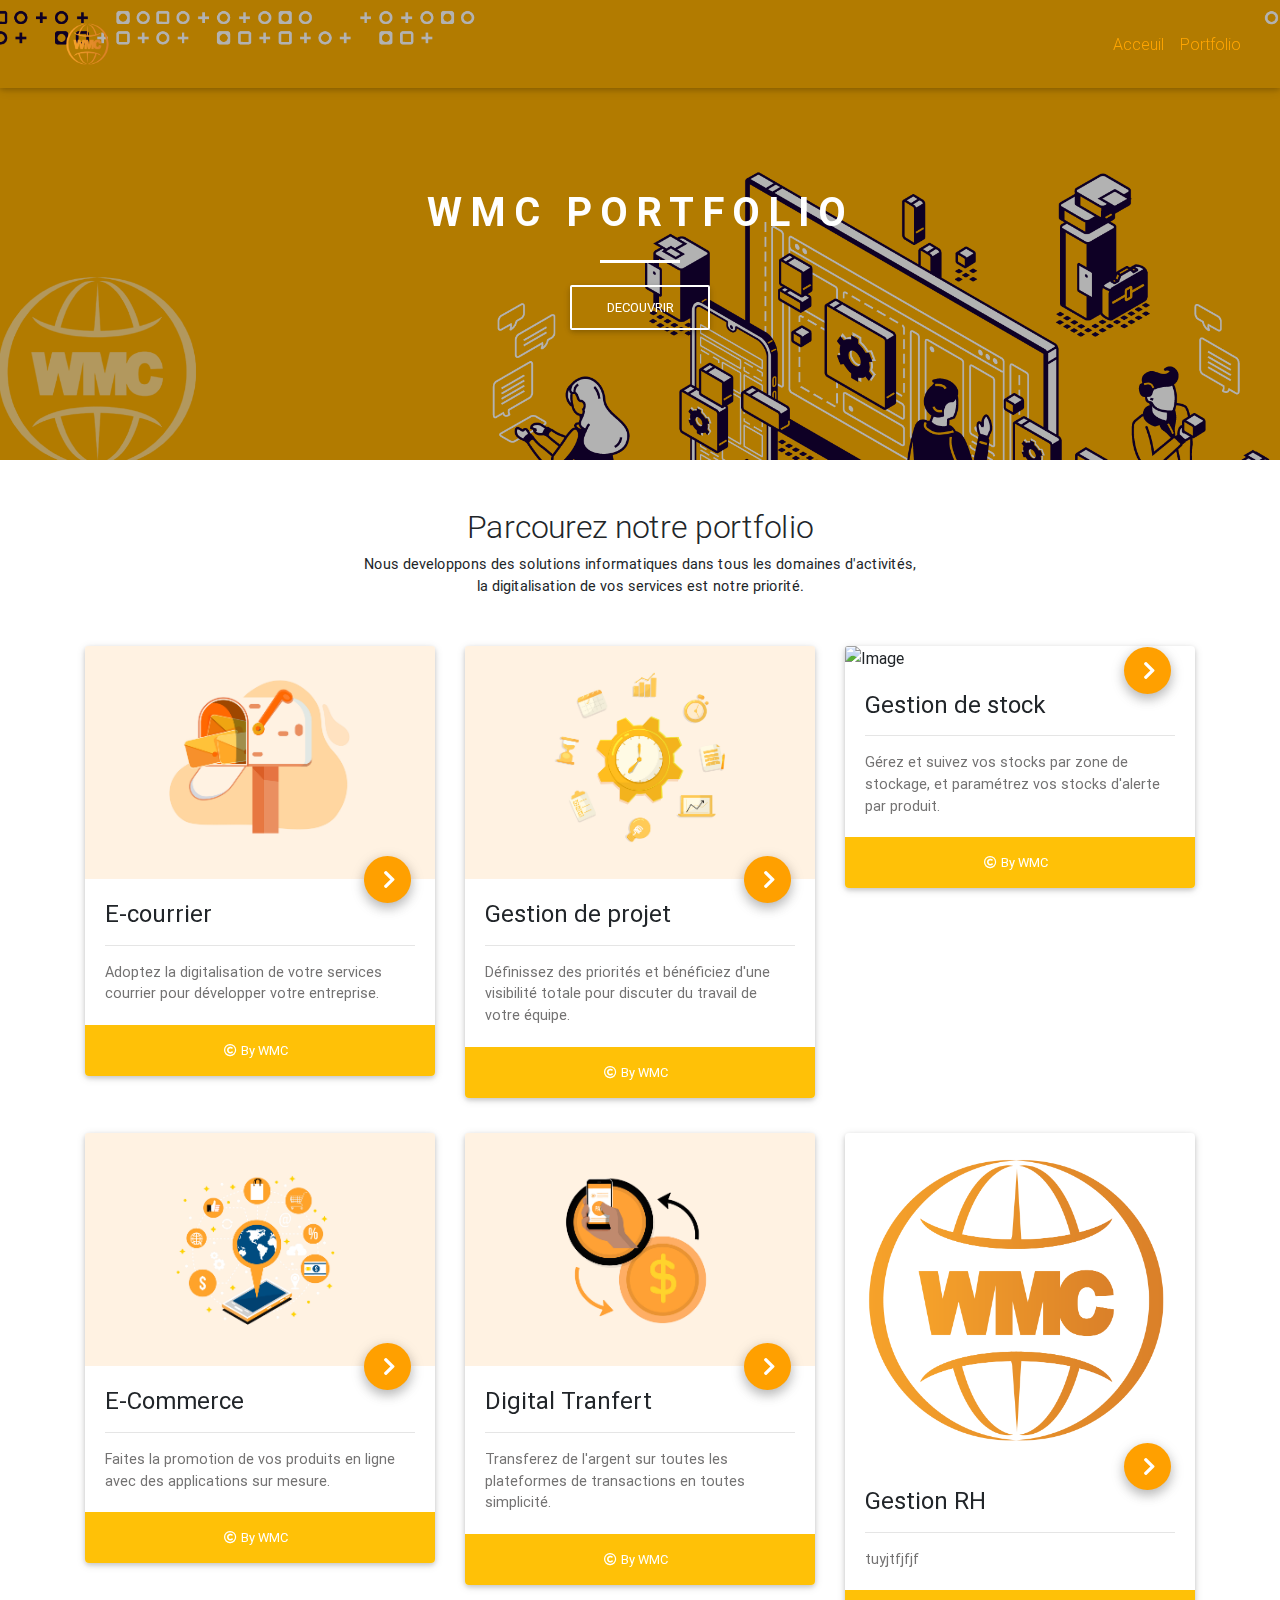
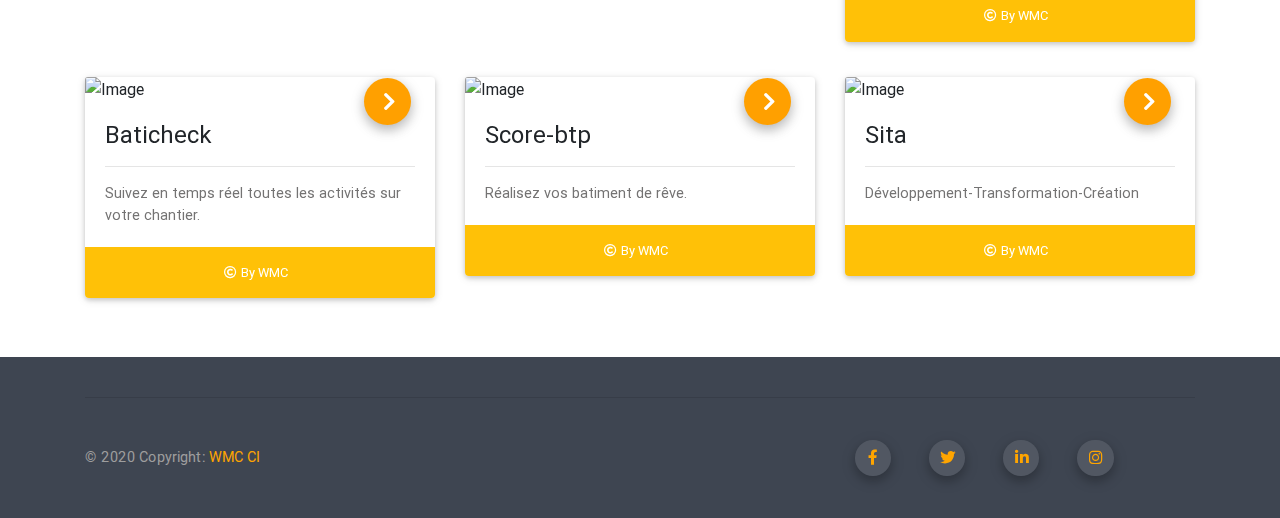
==== portfolio.html @ 2e3933f2 "ajout des boutons et de la page portfolio" ====
<!DOCTYPE html>
<html lang="en">

<head>
    <meta charset="UTF-8">
    <meta name="viewport" content="width=device-width, initial-scale=1, shrink-to-fit=no">
    <meta http-equiv="x-ua-compatible" content="ie=edge">
    <title>WMC APPLICATIONS</title>
    <!-- Font Awesome -->
    <link rel="stylesheet" href="https://use.fontawesome.com/releases/v5.8.2/css/all.css">
    <!-- Bootstrap core CSS -->
    <link href="css/bootstrap.min.css" rel="stylesheet">
    <link href="css/style.css" rel="stylesheet">
    <!-- Material Design Bootstrap -->
    <link href="css/mdb.min.css" rel="stylesheet">
    <script src="https://unpkg.com/scrollreveal"></script>
    <!-- Your custom scripts -->
    <style type="text/css">
        html,
        body,
        header,
        .jarallax {
            height: 600px;
            min-height: 600px;
        }
        
        @media (max-width: 740px) {
            html,
            body,
            header,
            .jarallax {
                height: 100%;
                min-height: 100%;
            }
        }
        
        @media (min-width: 800px) and (max-width: 850px) {
            html,
            body,
            header,
            .jarallax {
                height: 100%;
                min-height: 100%;
            }
        }
        
        @media (min-width: 1020px) and (max-width: 1500px) {
            html,
            body,
            header,
            .jarallax {
                height: 460px;
                min-height: 460px;
            }
        }
    </style>
</head>

<body class="homepage-v1">

    <!-- Navigation -->
    <header>

        <!-- Navbar -->
        <nav class="navbar fixed-top navbar-expand-lg navbar-dark scrolling-navbar">
            <div class="container-fluid justify-content-center align-items-center">

                <button class="navbar-toggler" type="button" data-toggle="collapse" data-target="#navbarSupportedContent-4" aria-controls="navbarSupportedContent-4" aria-expanded="false" aria-label="Toggle navigation">
          <span class="navbar-toggler-icon"></span>
        </button>
                <div class="collapse navbar-collapse justify-content-left" id="navbarSupportedContent-4">
                    <ul class="navbar-nav">

                        <li class="nav-item ml-4 mb-0">
                            <a class="nav-link waves-effect waves-light font-weight-bold" href="index.html" style="color: orange;">
                                <img src="assets/images/logoWMC.png" width="50px">
                                <span class="sr-only">(current)</span>
                            </a>
                        </li>
                    </ul>
                </div>

                <ul class="navbar-nav ml-auto nav-flex-icons">
                    <li class="nav-item">
                        <a class="nav-link waves-effect  waves-light" style="color: orange;" href="index.html">
                            Acceuil
                        </a>

                        <!-- <a class="btn nav-link btn-outline-white wow fadeInDown" id="DECOUVRIR" data-wow-delay="0.4s" style="color:orange;">Acceuil</a> -->
                    </li>
                    <li class="nav-item">
                        <a class="nav-link waves-effect  waves-light" style="color: orange;" href="portfolio.html">
                         Portfolio
                      </a>

                    </li>

            </div>

        </nav>
        <!-- Navbar -->

        <!-- Intro Section -->
        <div class="view jarallax" data-jarallax='{"speed": 0.2}' style="background-image: url(assets/images/headHome.png); background-repeat: no-repeat; background-size: cover; background-position: center center;">
            <div class="mask rgba-black-light">
                <div class="container h-100 d-flex justify-content-center align-items-center">
                    <div class="row pt-5 mt-3">
                        <div class="col-md-12">
                            <div class="text-center">
                                <h1 class="h1-reponsive white-text text-uppercase font-weight-bold mb-3 wow fadeInDown" data-wow-delay="0.3s">
                                    <strong style="color: white;">WMC Portfolio</strong>
                                </h1>
                                <hr class="hr-light mt-4 wow fadeInDown" data-wow-delay="0.4s" style="color: orange;">
                                <a class="btn btn-outline-white wow fadeInDown" id="DECOUVRIR" data-wow-delay="0.4s">DECOUVRIR</a>
                            </div>
                        </div>
                    </div>
                </div>
            </div>
        </div>
        <!-- Intro -->

    </header>
    <!-- Navigation -->

    <!-- Main layout -->

    <div class="container mt-5 mb-5 text-center" id="diff-app">
        <h2>Parcourez notre portfolio</h2>
        <p>
            Nous developpons des solutions informatiques dans tous les domaines d'activités, <br> la digitalisation de vos services est notre priorité.
        </p>
    </div>

    <main>
        <div class="container">
            <div class="row">
                <div class="col-md-4">
                    <!-- Card -->
                    <div class="card">

                        <!-- Card image -->
                        <div class="view overlay zoom">
                            <img class="card-img-top" src="assets/images/courrier.jpg" alt="Image">
                            <a href="product.html">
                                <div class="mask rgba-white-slight"></div>
                            </a>
                        </div>

                        <!-- Button -->
                        <a href="product.html" class="btn-floating btn-action ml-auto mr-4 btn-amber"><i
                class="fas fa-chevron-right pl-1"></i>
            </a>

                        <!-- Card content -->
                        <div class="card-body">

                            <!-- Title -->
                            <h4 class="card-title">E-courrier</h4>
                            <hr>
                            <!-- Text -->
                            <p class="card-text">Adoptez la digitalisation de votre services courrier pour développer votre entreprise.
                            </p>

                        </div>

                        <!-- Card footer -->
                        <div class="rounded-bottom amber text-center pt-3">
                            <ul class="list-unstyled list-inline font-small">
                                <li class="list-inline-item pr-2 white-text"><i class="far fa-copyright pr-1"></i>By WMC</li>
                            </ul>

                        </div>

                    </div>
                    <!-- Card -->

                </div>

                <div class="col-md-4">
                    <!-- Card -->
                    <div class="card">

                        <!-- Card image -->
                        <div class="view overlay zoom">
                            <img class="card-img-top" src="assets/images/projets.jpg" alt="Image">
                            <a href="product1.html">
                                <div class="mask rgba-white-slight"></div>
                            </a>
                        </div>

                        <!-- Button -->
                        <a href="product1.html" class="btn-floating btn-action ml-auto mr-4 btn-amber"><i
                class="fas fa-chevron-right pl-1"></i>
            </a>

                        <!-- Card content -->
                        <div class="card-body">

                            <!-- Title -->
                            <h4 class="card-title">Gestion de projet</h4>
                            <hr>
                            <!-- Text -->
                            <p class="card-text">Définissez des priorités et bénéficiez d'une visibilité totale pour discuter du travail de votre équipe.</p>

                        </div>

                        <!-- Card footer -->
                        <div class="rounded-bottom amber text-center pt-3">
                            <ul class="list-unstyled list-inline font-small">
                                <li class="list-inline-item pr-2 white-text"><i class="far fa-copyright pr-1"></i>By WMC</li>
                            </ul>

                        </div>

                    </div>
                    <!-- Card -->

                </div>

                <div class="col-md-4">
                    <!-- Card -->
                    <div class="card">

                        <!-- Card image -->
                        <div class="view overlay zoom">
                            <img class="card-img-top" src="assets/images/Gestion-Stock.png" alt="Image">
                            <a href="product2.html">
                                <div class="mask rgba-white-slight"></div>
                            </a>
                        </div>

                        <!-- Button -->
                        <a href="product2.html" class="btn-floating btn-action ml-auto mr-4 btn-amber"><i
                class="fas fa-chevron-right pl-1"></i>
            </a>

                        <!-- Card content -->
                        <div class="card-body">

                            <!-- Title -->
                            <h4 class="card-title">Gestion de stock</h4>
                            <hr>
                            <!-- Text -->
                            <p class="card-text">Gérez et suivez vos stocks par zone de stockage, et paramétrez vos stocks d'alerte par produit.</p>

                        </div>

                        <!-- Card footer -->
                        <div class="rounded-bottom amber text-center pt-3">
                            <ul class="list-unstyled list-inline font-small">
                                <li class="list-inline-item pr-2 white-text"><i class="far fa-copyright pr-1"></i>By WMC</li>
                            </ul>

                        </div>

                    </div>
                    <!-- Card -->

                </div>

                <div class="col-md-4">
                    <!-- Card -->
                    <div class="card">

                        <!-- Card image -->
                        <div class="view overlay zoom">
                            <img class="card-img-top" src="assets/images/E-commerce.jpg" alt="Image">
                            <a href="product3.html">
                                <div class="mask rgba-white-slight"></div>
                            </a>
                        </div>

                        <!-- Button -->
                        <a href="product3.html" class="btn-floating btn-action ml-auto mr-4 btn-amber"><i
                class="fas fa-chevron-right pl-1"></i>
            </a>

                        <!-- Card content -->
                        <div class="card-body">

                            <!-- Title -->
                            <h4 class="card-title">E-Commerce</h4>
                            <hr>
                            <!-- Text -->
                            <p class="card-text">Faites la promotion de vos produits en ligne avec des applications sur mesure.</p>

                        </div>

                        <!-- Card footer -->
                        <div class="rounded-bottom amber text-center pt-3">
                            <ul class="list-unstyled list-inline font-small">
                                <li class="list-inline-item pr-2 white-text"><i class="far fa-copyright pr-1"></i>By WMC</li>
                            </ul>

                        </div>

                    </div>
                    <!-- Card -->

                </div>

                <div class="col-md-4">
                    <!-- Card -->
                    <div class="card">

                        <!-- Card image -->
                        <div class="view overlay zoom">
                            <img class="card-img-top" src="assets/images/transfert.jpg" alt="Image">
                            <a href="product4.html">
                                <div class="mask rgba-white-slight"></div>
                            </a>
                        </div>

                        <!-- Button -->
                        <a href="product4.html" class="btn-floating btn-action ml-auto mr-4 btn-amber"><i
                class="fas fa-chevron-right pl-1"></i>
            </a>

                        <!-- Card content -->
                        <div class="card-body">

                            <!-- Title -->
                            <h4 class="card-title">Digital Tranfert</h4>
                            <hr>
                            <!-- Text -->
                            <p class="card-text">Transferez de l'argent sur toutes les plateformes de transactions en toutes simplicité.
                            </p>

                        </div>

                        <!-- Card footer -->
                        <div class="rounded-bottom amber text-center pt-3">
                            <ul class="list-unstyled list-inline font-small">
                                <li class="list-inline-item pr-2 white-text"><i class="far fa-copyright pr-1"></i>By WMC</li>
                            </ul>

                        </div>

                    </div>
                    <!-- Card -->

                </div>


                <div class="col-md-4">
                    <!-- Card -->
                    <div class="card">

                        <!-- Card image -->
                        <div class="view overlay zoom">
                            <img class="card-img-top" src="assets/images/logoWMC.png" alt="Image">
                            <a href="#">
                                <div class="mask rgba-white-slight"></div>
                            </a>
                        </div>

                        <!-- Button -->
                        <a href="#" class="btn-floating btn-action ml-auto mr-4 btn-amber"><i
                class="fas fa-chevron-right pl-1"></i>
            </a>

                        <!-- Card content -->
                        <div class="card-body">

                            <!-- Title -->
                            <h4 class="card-title">Gestion RH</h4>
                            <hr>
                            <!-- Text -->
                            <p class="card-text">tuyjtfjfjf</p>

                        </div>

                        <!-- Card footer -->
                        <div class="rounded-bottom amber text-center pt-3">
                            <ul class="list-unstyled list-inline font-small">
                                <li class="list-inline-item pr-2 white-text"><i class="far fa-copyright pr-1"></i>By WMC</li>
                            </ul>

                        </div>

                    </div>
                    <!-- Card -->

                </div>

                <div class="col-md-4">
                    <!-- Card -->
                    <div class="card">

                        <!-- Card image -->
                        <div class="view overlay zoom">
                            <img class="card-img-top" src="assets/images/bati.png" alt="Image">
                            <a href="http://baticheck.herokuapp.com/dashboard">
                                <div class="mask rgba-white-slight"></div>
                            </a>
                        </div>

                        <!-- Button -->
                        <a href="http://baticheck.herokuapp.com/dashboard" class="btn-floating btn-action ml-auto mr-4 btn-amber"><i class="fas fa-chevron-right pl-1"></i>
            </a>

                        <!-- Card content -->
                        <div class="card-body">

                            <!-- Title -->
                            <h4 class="card-title">Baticheck</h4>
                            <hr>
                            <!-- Text -->
                            <p class="card-text">Suivez en temps réel toutes les activités sur votre chantier.</p>

                        </div>

                        <!-- Card footer -->
                        <div class="rounded-bottom amber text-center pt-3">
                            <ul class="list-unstyled list-inline font-small">
                                <li class="list-inline-item pr-2 white-text"><i class="far fa-copyright pr-1"></i>By WMC</li>
                            </ul>

                        </div>

                    </div>
                    <!-- Card -->

                </div>
                <div class="col-md-4">
                    <!-- Card -->
                    <div class="card">

                        <!-- Card image -->
                        <div class="view overlay zoom">
                            <img class="card-img-top" src="assets/images/score.png" alt="Image">
                            <a href=https://dk-codeur.github.io/score-btp ">
                                <div class="mask rgba-white-slight "></div>
                            </a>
                        </div>

                        <!-- Button -->
                        <a href="https://dk-codeur.github.io/score-btp " class="btn-floating btn-action ml-auto mr-4 btn-amber "><i class="fas fa-chevron-right pl-1 "></i>
            </a>

                        <!-- Card content -->
                        <div class="card-body ">

                            <!-- Title -->
                            <h4 class="card-title ">Score-btp</h4>
                            <hr>
                            <!-- Text -->
                            <p class="card-text ">Réalisez vos batiment de rêve.</p>

                        </div>

                        <!-- Card footer -->
                        <div class="rounded-bottom amber text-center pt-3 ">
                            <ul class="list-unstyled list-inline font-small ">
                                <li class="list-inline-item pr-2 white-text "><i class="far fa-copyright pr-1 "></i>By WMC</li>
                            </ul>

                        </div>

                    </div>
                    <!-- Card -->

                </div>
                <div class="col-md-4 ">
                    <!-- Card -->
                    <div class="card ">

                        <!-- Card image -->
                        <div class="view overlay zoom ">
                            <img class="card-img-top " src="assets/images/sita.png " alt="Image ">
                            <a href=https://sita-sa.com/">
                                <div class="mask rgba-white-slight "></div>
                            </a>
                        </div>

                        <!-- Button -->
                        <a href="https://sita-sa.com/" class="btn-floating btn-action ml-auto mr-4 btn-amber "><i class="fas fa-chevron-right pl-1 "></i>
            </a>

                        <!-- Card content -->
                        <div class="card-body ">

                            <!-- Title -->
                            <h4 class="card-title ">Sita</h4>
                            <hr>
                            <!-- Text -->
                            <p class="card-text ">Développement-Transformation-Création</p>

                        </div>

                        <!-- Card footer -->
                        <div class="rounded-bottom amber text-center pt-3 ">
                            <ul class="list-unstyled list-inline font-small ">
                                <li class="list-inline-item pr-2 white-text "><i class="far fa-copyright pr-1 "></i>By WMC</li>
                            </ul>

                        </div>

                    </div>
                    <!-- Card -->

                </div>

            </div>
        </div>
    </main>

    <!-- Main layout -->

    <!-- Footer -->
    <footer class="page-footer stylish-color-dark text-center text-md-left mt-4 pt-4 ">

        <!-- Footer Links -->
        <div class="container ">


            <hr>

            <div class="row py-3 d-flex align-items-center ">

                <!-- Grid column -->
                <div class="col-md-7 col-lg-8 ">

                    <!-- Copyright -->
                    <p class="text-center text-md-left grey-text ">
                        © 2020 Copyright: <a href="https://wmcci.com " target="_blank " style="color: orange; "> WMC CI</a>
                    </p>
                    <!-- Copyright -->

                </div>
                <!-- Grid column -->

                <!-- Grid column -->
                <div class="col-md-5 col-lg-4 ml-lg-0 ">

                    <!-- Social buttons -->
                    <div class="social-section text-center text-md-left ">
                        <ul class="list-unstyled list-inline ">
                            <li class="list-inline-item mx-0 ">
                                <a class="btn-floating btn-sm rgba-white-slight mr-xl-4 ">
                                    <i class="fab fa-facebook-f " style="color: orange; "></i>
                                </a>
                            </li>

                            <li class="list-inline-item mx-0 ">
                                <a class="btn-floating btn-sm rgba-white-slight mr-xl-4 ">
                                    <i class="fab fa-twitter " style="color: orange; "></i>
                                </a>
                            </li>

                            <li class="list-inline-item mx-0 ">
                                <a class="btn-floating btn-sm rgba-white-slight mr-xl-4 ">
                                    <i class="fab fa-linkedin-in " style="color: orange; "></i>
                                </a>
                            </li>

                            <li class="list-inline-item mx-0 ">
                                <a class="btn-floating btn-sm rgba-white-slight mr-xl-4 ">
                                    <i class="fab fa-instagram " style="color: orange; "></i>
                                </a>
                            </li>
                        </ul>
                    </div>
                    <!-- Social buttons -->

                </div>
                <!-- Grid column -->

            </div>

        </div>

    </footer>
    <!-- Footer -->

    <!-- SCRIPTS -->
    <!-- JQuery -->
    <script type="text/javascript " src="js/jquery-3.4.1.min.js "></script>
    <!-- Bootstrap tooltips -->
    <script type="text/javascript " src="js/popper.min.js "></script>
    <!-- Bootstrap core JavaScript -->
    <script type="text/javascript " src="js/bootstrap.min.js "></script>
    <!-- MDB core JavaScript -->
    <script type="text/javascript " src="js/mdb.min.js "></script>

    <!-- Custom scripts -->
    <script type="text/javascript ">
        // Animation
        new WOW().init();
        $("#DECOUVRIR").on("click", () => {
            $("html, body").animate({
                scrollTop: $('#diff-app').offset().top
            }, 1000);
        });
    </script>

</body>

</html>
---- css/style.css ----
.card {
    margin-bottom: 10% !important;
}

.navbar.scrolling-navbar.top-nav-collapse {
    background-color: #ffffff !important;
}

.btn-outline-white {
    border: 2px solid #ffac00 !important;
    background-color: transparent !important;
    color: #ffffff !important;
}
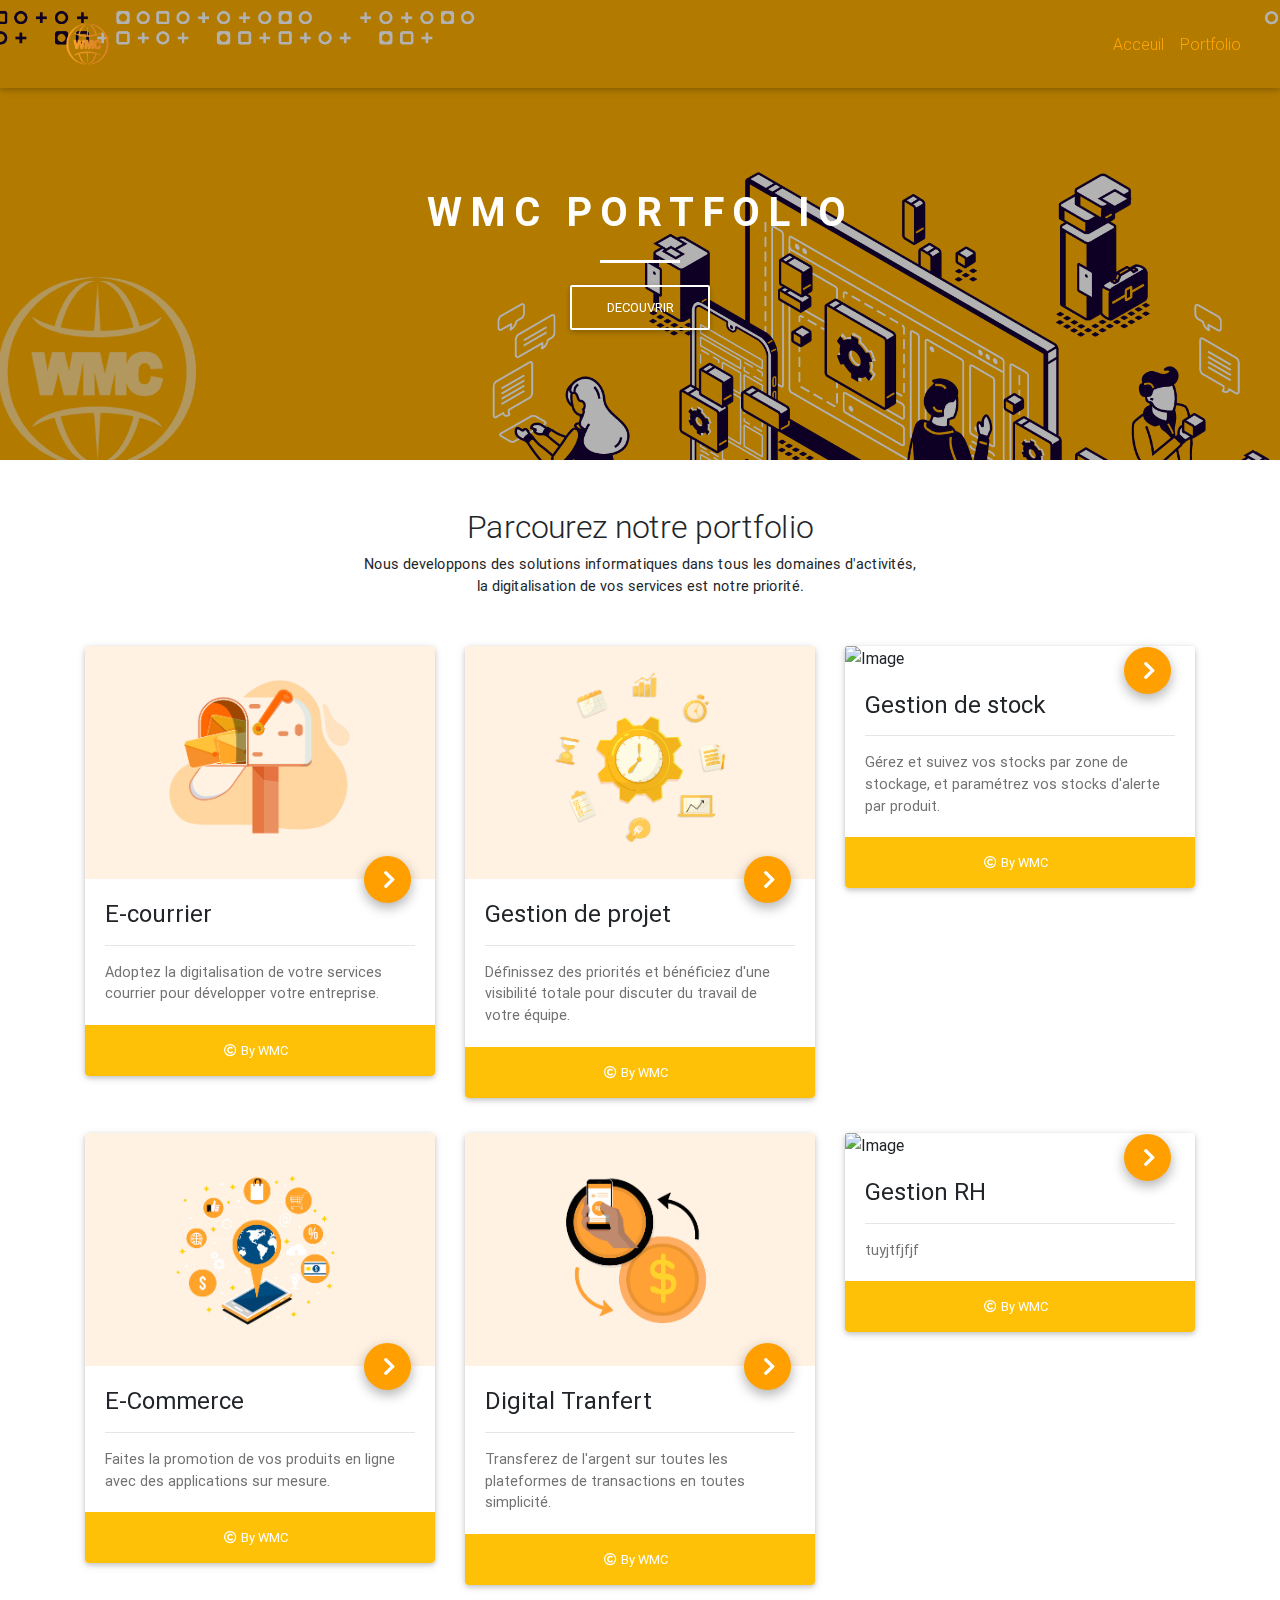
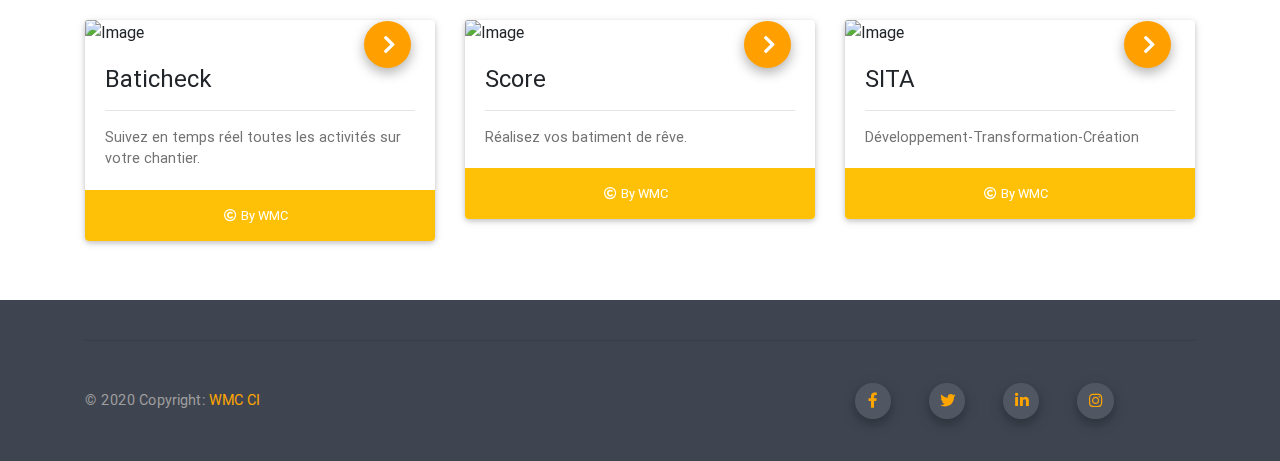
==== commit 052d6045: "ajout du lien et de la capture de gestion RH" ====
--- a/portfolio.html
+++ b/portfolio.html
@@ -349,14 +349,14 @@
 
                         <!-- Card image -->
                         <div class="view overlay zoom">
-                            <img class="card-img-top" src="assets/images/logoWMC.png" alt="Image">
-                            <a href="#">
+                            <img class="card-img-top" src="assets/images/GRH.png" alt="Image">
+                            <a href="https://wrh.eaglepgi.com/">
                                 <div class="mask rgba-white-slight"></div>
                             </a>
                         </div>
 
                         <!-- Button -->
-                        <a href="#" class="btn-floating btn-action ml-auto mr-4 btn-amber"><i
+                        <a href="https://wrh.eaglepgi.com/" class="btn-floating btn-action ml-auto mr-4 btn-amber"><i
                 class="fas fa-chevron-right pl-1"></i>
             </a>
 
@@ -397,7 +397,7 @@
                         </div>
 
                         <!-- Button -->
-                        <a href="http://baticheck.herokuapp.com/dashboard" class="btn-floating btn-action ml-auto mr-4 btn-amber"><i class="fas fa-chevron-right pl-1"></i>
+                        <a href="https://info-baticheck.wmcci.com/index.html" class="btn-floating btn-action ml-auto mr-4 btn-amber"><i class="fas fa-chevron-right pl-1"></i>
             </a>
 
                         <!-- Card content -->
@@ -443,7 +443,7 @@
                         <div class="card-body ">
 
                             <!-- Title -->
-                            <h4 class="card-title ">Score-btp</h4>
+                            <h4 class="card-title ">Score</h4>
                             <hr>
                             <!-- Text -->
                             <p class="card-text ">Réalisez vos batiment de rêve.</p>
@@ -482,7 +482,7 @@
                         <div class="card-body ">
 
                             <!-- Title -->
-                            <h4 class="card-title ">Sita</h4>
+                            <h4 class="card-title ">SITA</h4>
                             <hr>
                             <!-- Text -->
                             <p class="card-text ">Développement-Transformation-Création</p>
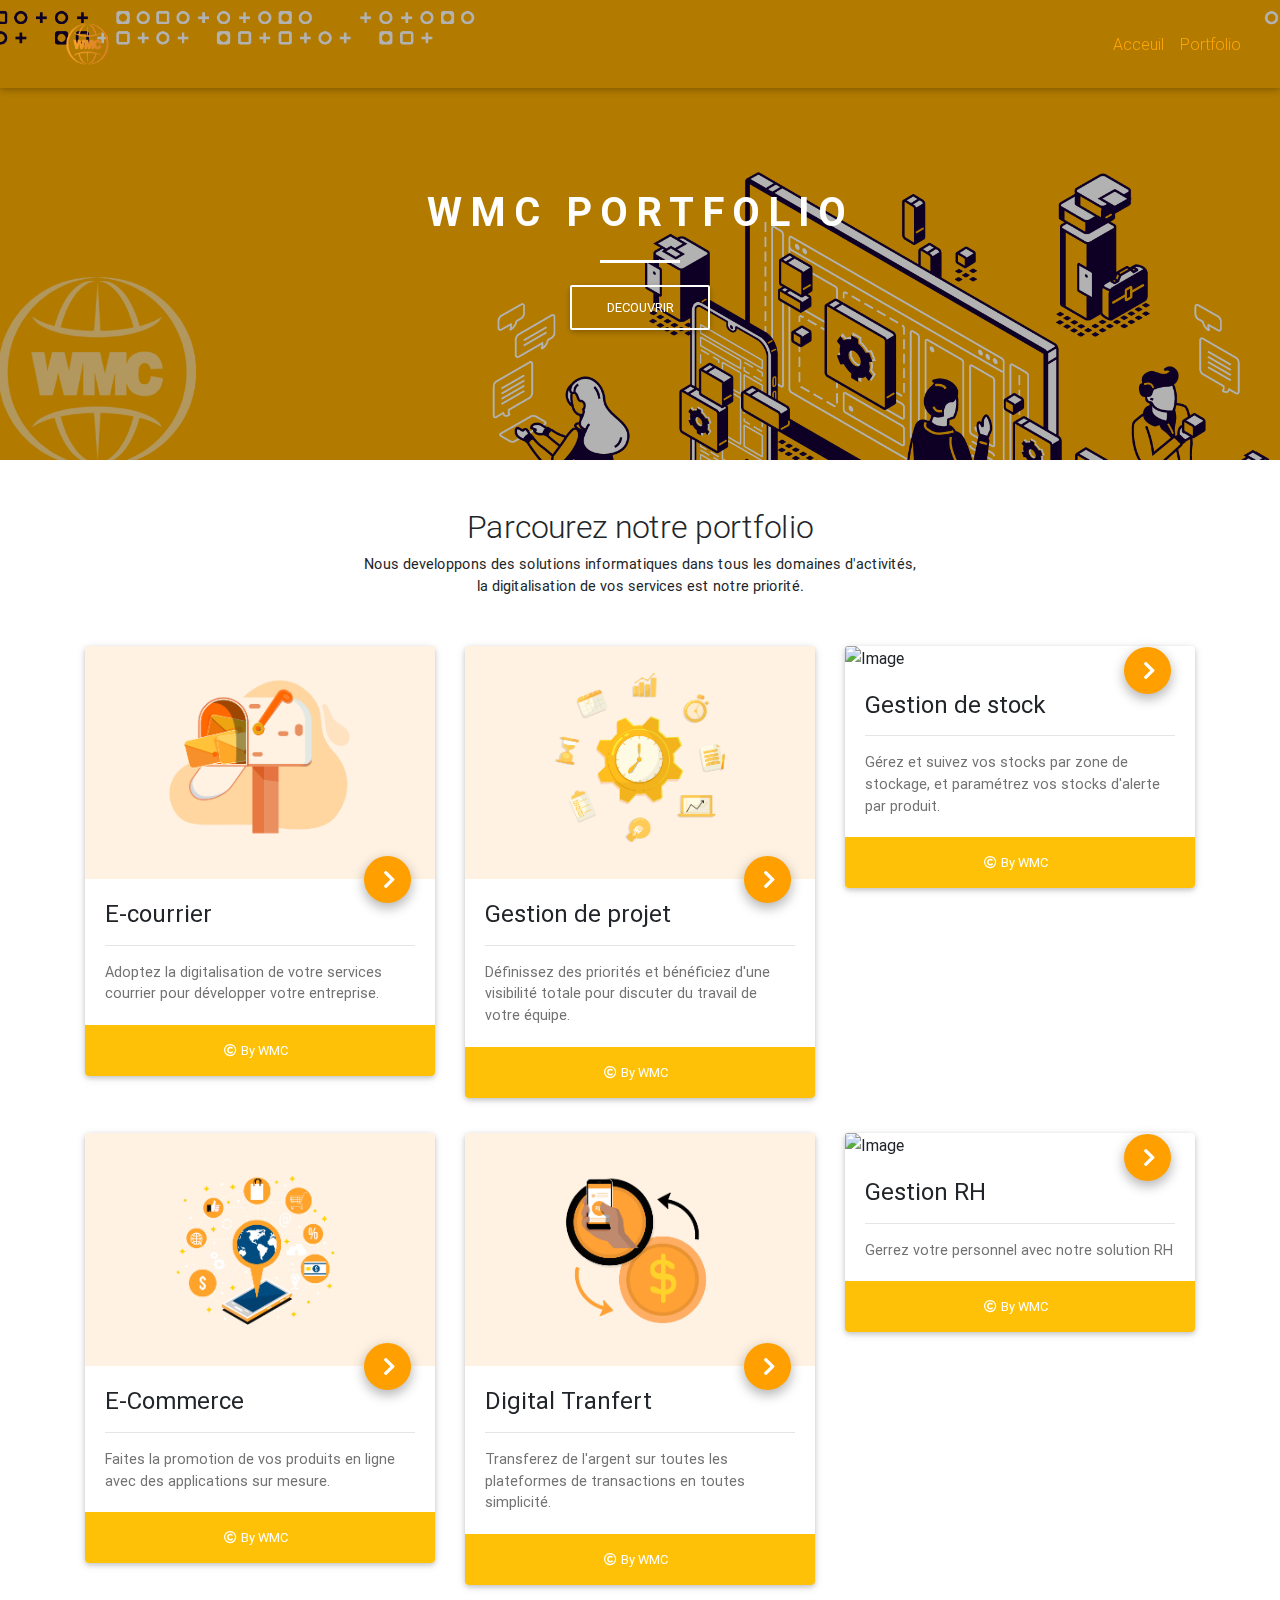
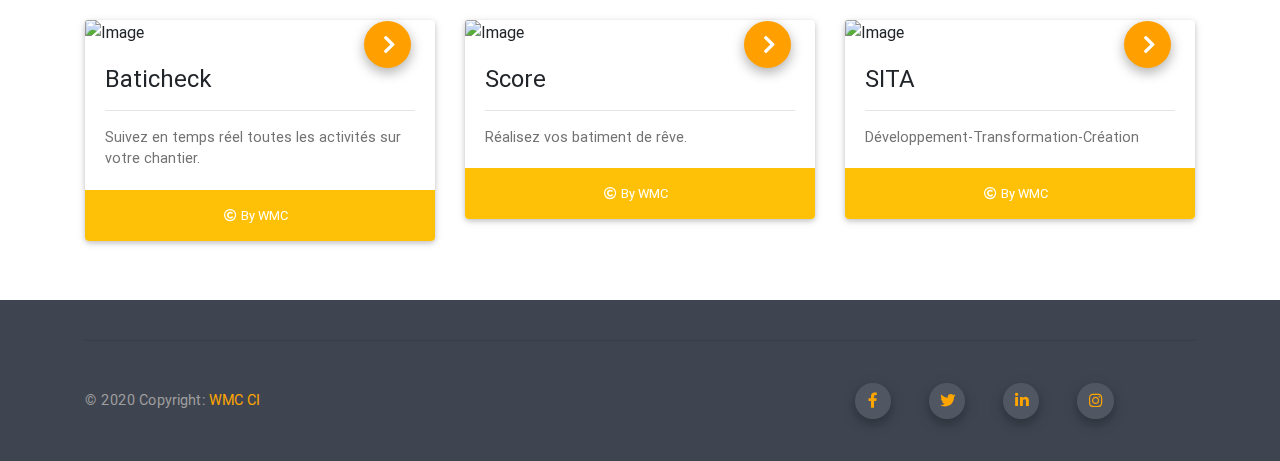
==== commit b930e12e: "Update portfolio.html" ====
--- a/portfolio.html
+++ b/portfolio.html
@@ -367,7 +367,7 @@
                             <h4 class="card-title">Gestion RH</h4>
                             <hr>
                             <!-- Text -->
-                            <p class="card-text">tuyjtfjfjf</p>
+                            <p class="card-text">Gerrez votre personnel avec notre solution RH</p>
 
                         </div>
 
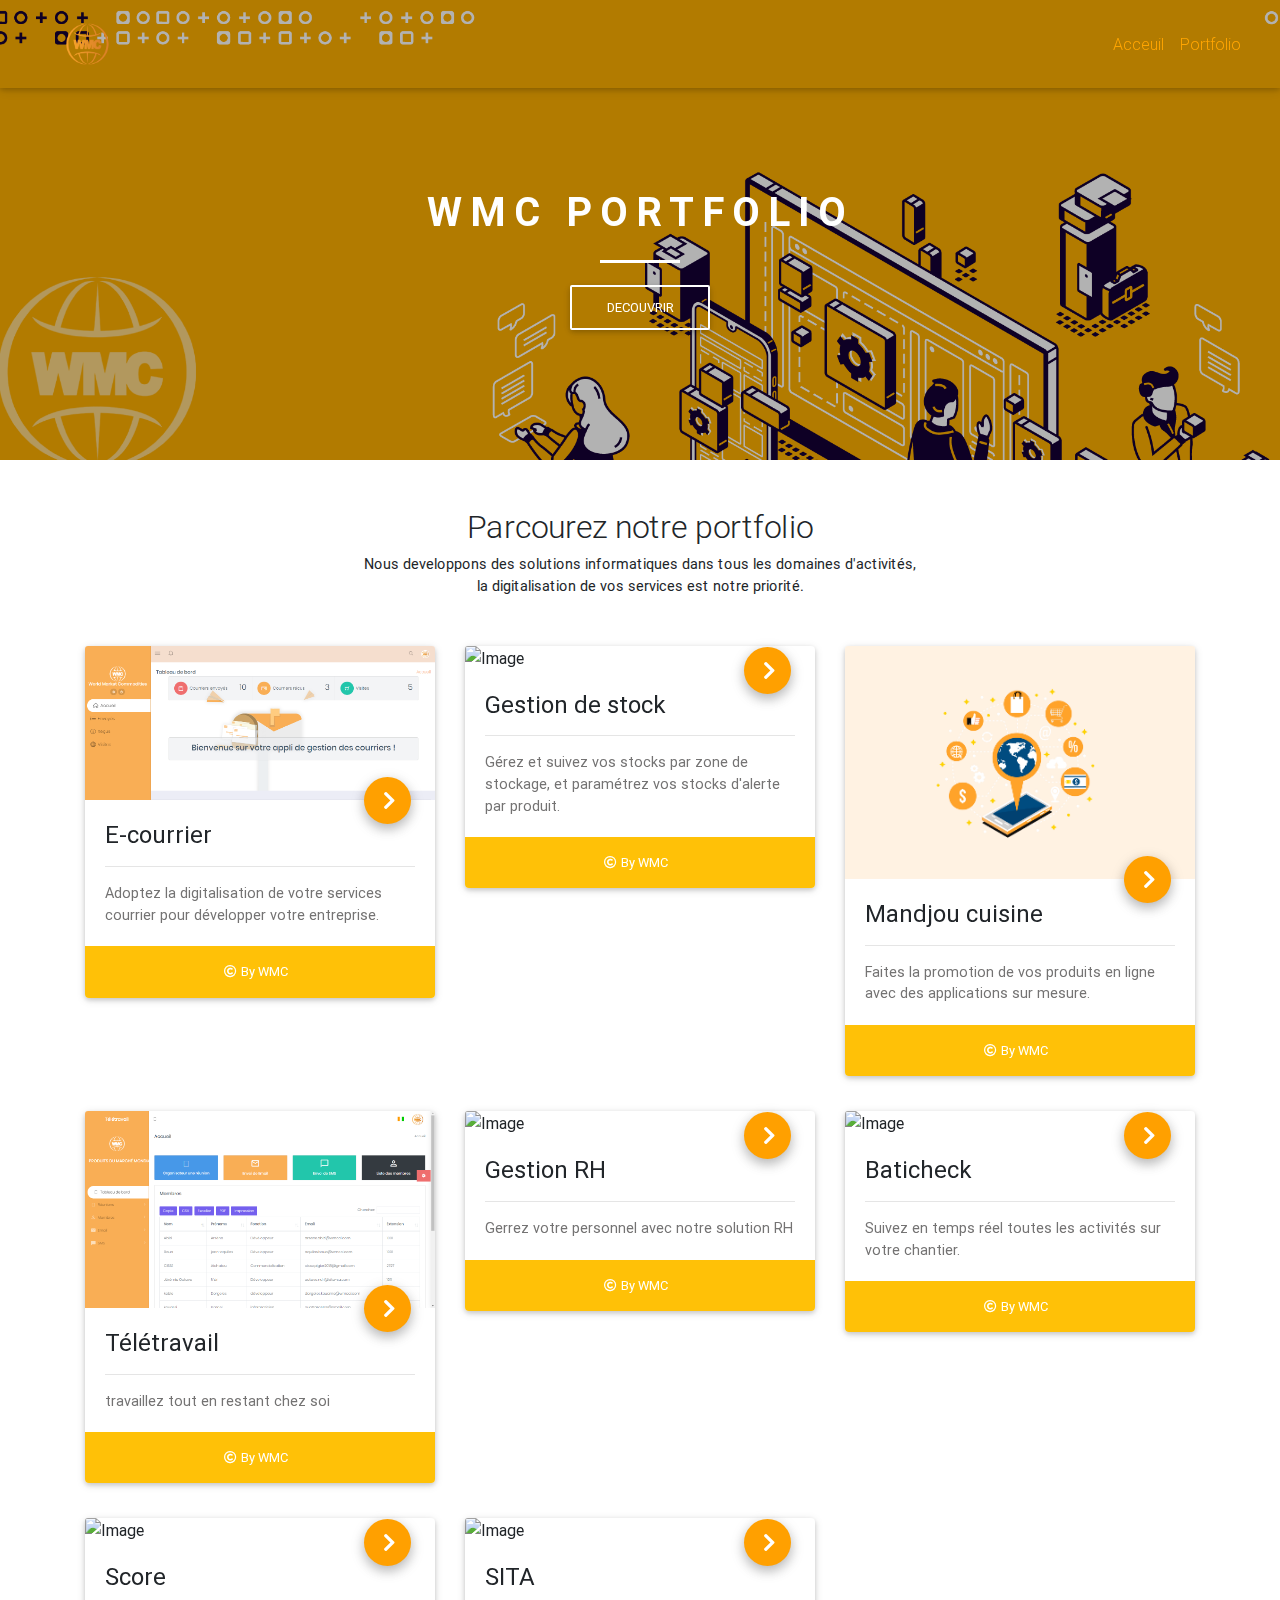
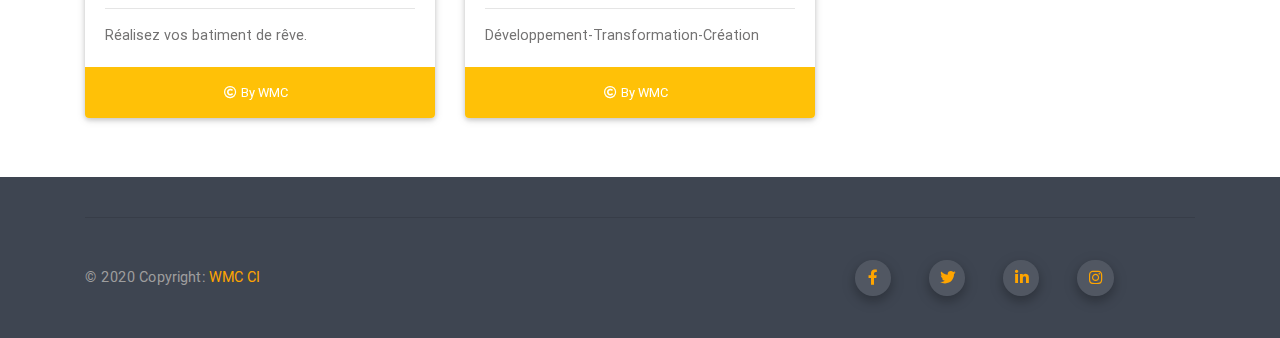
==== commit efb883df: "last update" ====
--- a/portfolio.html
+++ b/portfolio.html
@@ -141,7 +141,7 @@
 
                         <!-- Card image -->
                         <div class="view overlay zoom">
-                            <img class="card-img-top" src="assets/images/courrier.jpg" alt="Image">
+                            <img class="card-img-top" src="assets/images/ecourier.png" alt="Image">
                             <a href="product.html">
                                 <div class="mask rgba-white-slight"></div>
                             </a>
@@ -177,20 +177,22 @@
 
                 </div>
 
-                <div class="col-md-4">
-                    <!-- Card -->
-                    <div class="card">
-
-                        <!-- Card image -->
-                        <div class="view overlay zoom">
-                            <img class="card-img-top" src="assets/images/projets.jpg" alt="Image">
-                            <a href="product1.html">
+
+
+                <div class="col-md-4">
+                    <!-- Card -->
+                    <div class="card">
+
+                        <!-- Card image -->
+                        <div class="view overlay zoom">
+                            <img class="card-img-top" src="assets/images/Gestion-Stock.png" alt="Image">
+                            <a href="product2.html">
                                 <div class="mask rgba-white-slight"></div>
                             </a>
                         </div>
 
                         <!-- Button -->
-                        <a href="product1.html" class="btn-floating btn-action ml-auto mr-4 btn-amber"><i
+                        <a href="product2.html" class="btn-floating btn-action ml-auto mr-4 btn-amber"><i
                 class="fas fa-chevron-right pl-1"></i>
             </a>
 
@@ -198,10 +200,10 @@
                         <div class="card-body">
 
                             <!-- Title -->
-                            <h4 class="card-title">Gestion de projet</h4>
-                            <hr>
-                            <!-- Text -->
-                            <p class="card-text">Définissez des priorités et bénéficiez d'une visibilité totale pour discuter du travail de votre équipe.</p>
+                            <h4 class="card-title">Gestion de stock</h4>
+                            <hr>
+                            <!-- Text -->
+                            <p class="card-text">Gérez et suivez vos stocks par zone de stockage, et paramétrez vos stocks d'alerte par produit.</p>
 
                         </div>
 
@@ -224,14 +226,14 @@
 
                         <!-- Card image -->
                         <div class="view overlay zoom">
-                            <img class="card-img-top" src="assets/images/Gestion-Stock.png" alt="Image">
-                            <a href="product2.html">
+                            <img class="card-img-top" src="assets/images/E-commerce.jpg" alt="Image">
+                            <a href="product3.html">
                                 <div class="mask rgba-white-slight"></div>
                             </a>
                         </div>
 
                         <!-- Button -->
-                        <a href="product2.html" class="btn-floating btn-action ml-auto mr-4 btn-amber"><i
+                        <a href="product3.html" class="btn-floating btn-action ml-auto mr-4 btn-amber"><i
                 class="fas fa-chevron-right pl-1"></i>
             </a>
 
@@ -239,10 +241,10 @@
                         <div class="card-body">
 
                             <!-- Title -->
-                            <h4 class="card-title">Gestion de stock</h4>
-                            <hr>
-                            <!-- Text -->
-                            <p class="card-text">Gérez et suivez vos stocks par zone de stockage, et paramétrez vos stocks d'alerte par produit.</p>
+                            <h4 class="card-title">Mandjou cuisine</h4>
+                            <hr>
+                            <!-- Text -->
+                            <p class="card-text">Faites la promotion de vos produits en ligne avec des applications sur mesure.</p>
 
                         </div>
 
@@ -265,14 +267,14 @@
 
                         <!-- Card image -->
                         <div class="view overlay zoom">
-                            <img class="card-img-top" src="assets/images/E-commerce.jpg" alt="Image">
-                            <a href="product3.html">
+                            <img class="card-img-top" src="assets/images/teletravail.png" alt="Image">
+                            <a href="https://teletravail.eaglepgi.com/">
                                 <div class="mask rgba-white-slight"></div>
                             </a>
                         </div>
 
                         <!-- Button -->
-                        <a href="product3.html" class="btn-floating btn-action ml-auto mr-4 btn-amber"><i
+                        <a href="https://teletravail.eaglepgi.com/" class="btn-floating btn-action ml-auto mr-4 btn-amber"><i
                 class="fas fa-chevron-right pl-1"></i>
             </a>
 
@@ -280,10 +282,10 @@
                         <div class="card-body">
 
                             <!-- Title -->
-                            <h4 class="card-title">E-Commerce</h4>
-                            <hr>
-                            <!-- Text -->
-                            <p class="card-text">Faites la promotion de vos produits en ligne avec des applications sur mesure.</p>
+                            <h4 class="card-title">Télétravail</h4>
+                            <hr>
+                            <!-- Text -->
+                            <p class="card-text">travaillez tout en restant chez soi</p>
 
                         </div>
 
@@ -300,47 +302,7 @@
 
                 </div>
 
-                <div class="col-md-4">
-                    <!-- Card -->
-                    <div class="card">
-
-                        <!-- Card image -->
-                        <div class="view overlay zoom">
-                            <img class="card-img-top" src="assets/images/transfert.jpg" alt="Image">
-                            <a href="product4.html">
-                                <div class="mask rgba-white-slight"></div>
-                            </a>
-                        </div>
-
-                        <!-- Button -->
-                        <a href="product4.html" class="btn-floating btn-action ml-auto mr-4 btn-amber"><i
-                class="fas fa-chevron-right pl-1"></i>
-            </a>
-
-                        <!-- Card content -->
-                        <div class="card-body">
-
-                            <!-- Title -->
-                            <h4 class="card-title">Digital Tranfert</h4>
-                            <hr>
-                            <!-- Text -->
-                            <p class="card-text">Transferez de l'argent sur toutes les plateformes de transactions en toutes simplicité.
-                            </p>
-
-                        </div>
-
-                        <!-- Card footer -->
-                        <div class="rounded-bottom amber text-center pt-3">
-                            <ul class="list-unstyled list-inline font-small">
-                                <li class="list-inline-item pr-2 white-text"><i class="far fa-copyright pr-1"></i>By WMC</li>
-                            </ul>
-
-                        </div>
-
-                    </div>
-                    <!-- Card -->
-
-                </div>
+
 
 
                 <div class="col-md-4">
